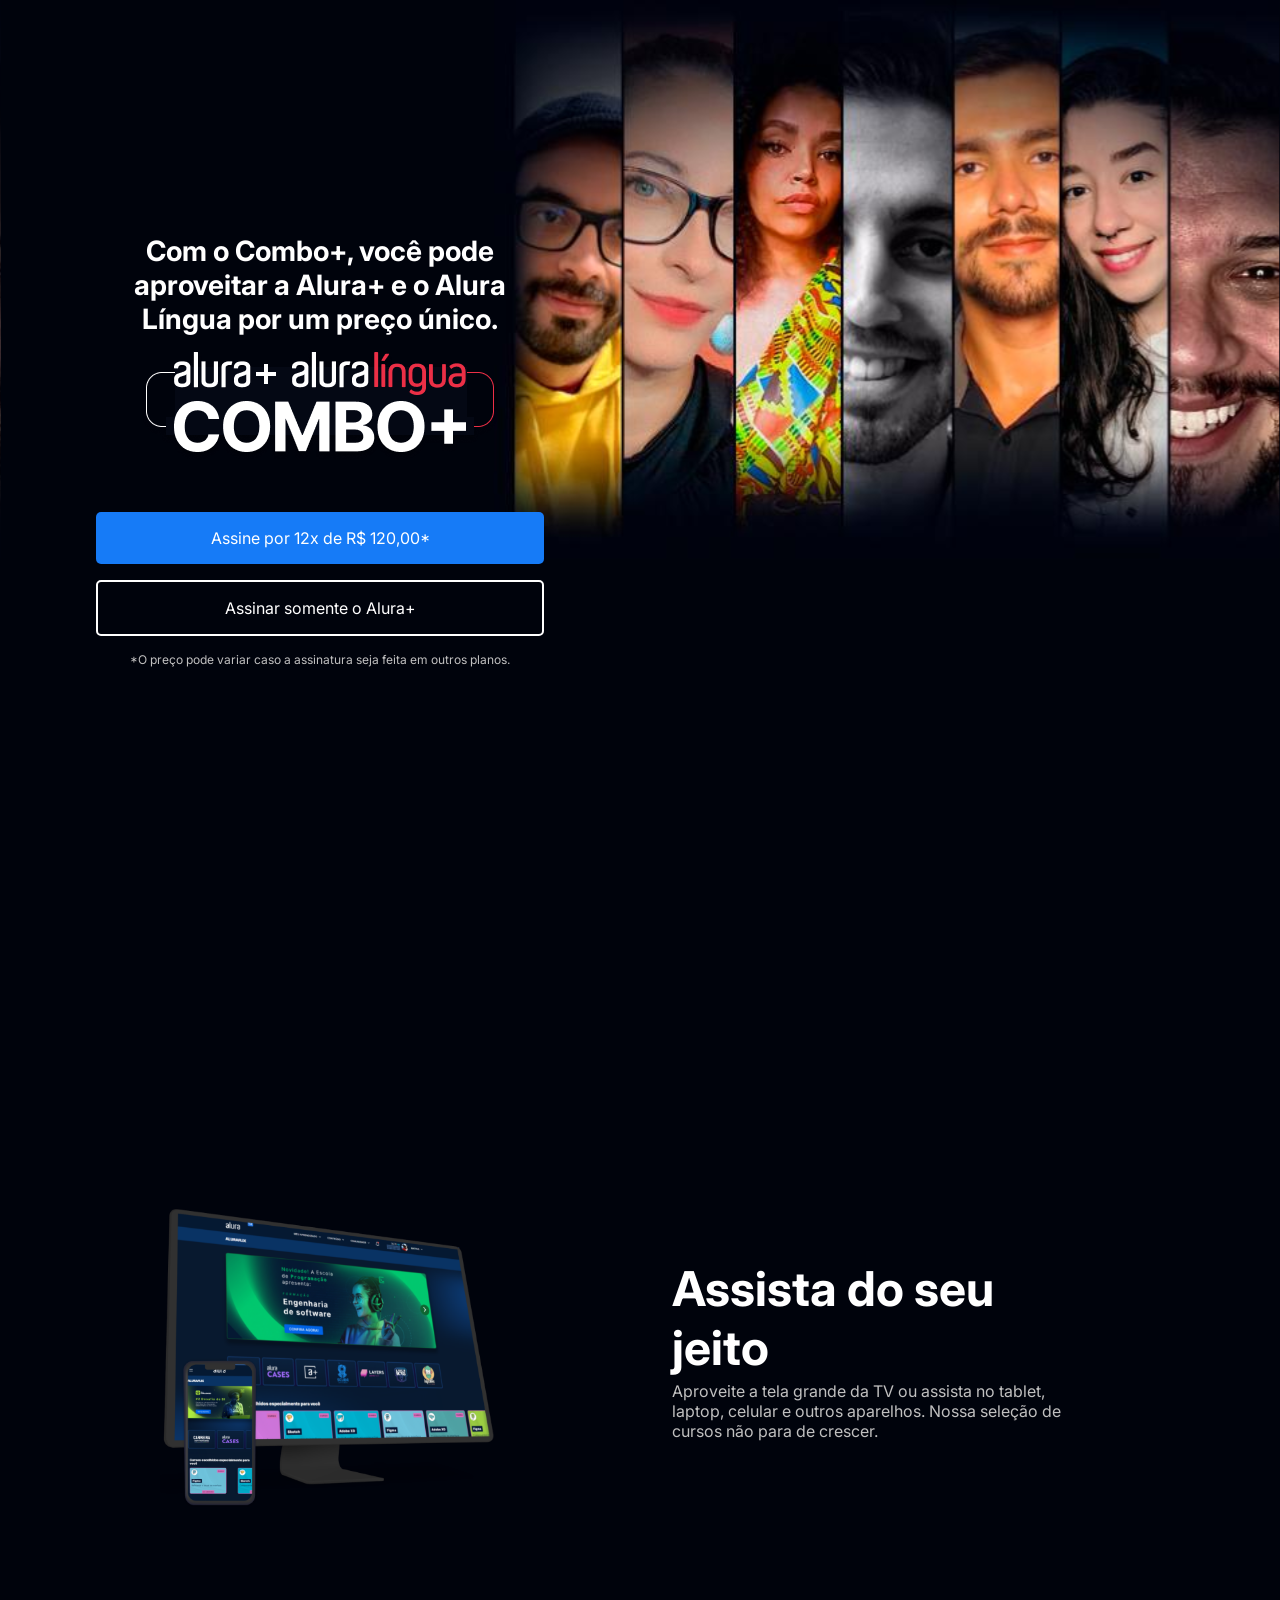
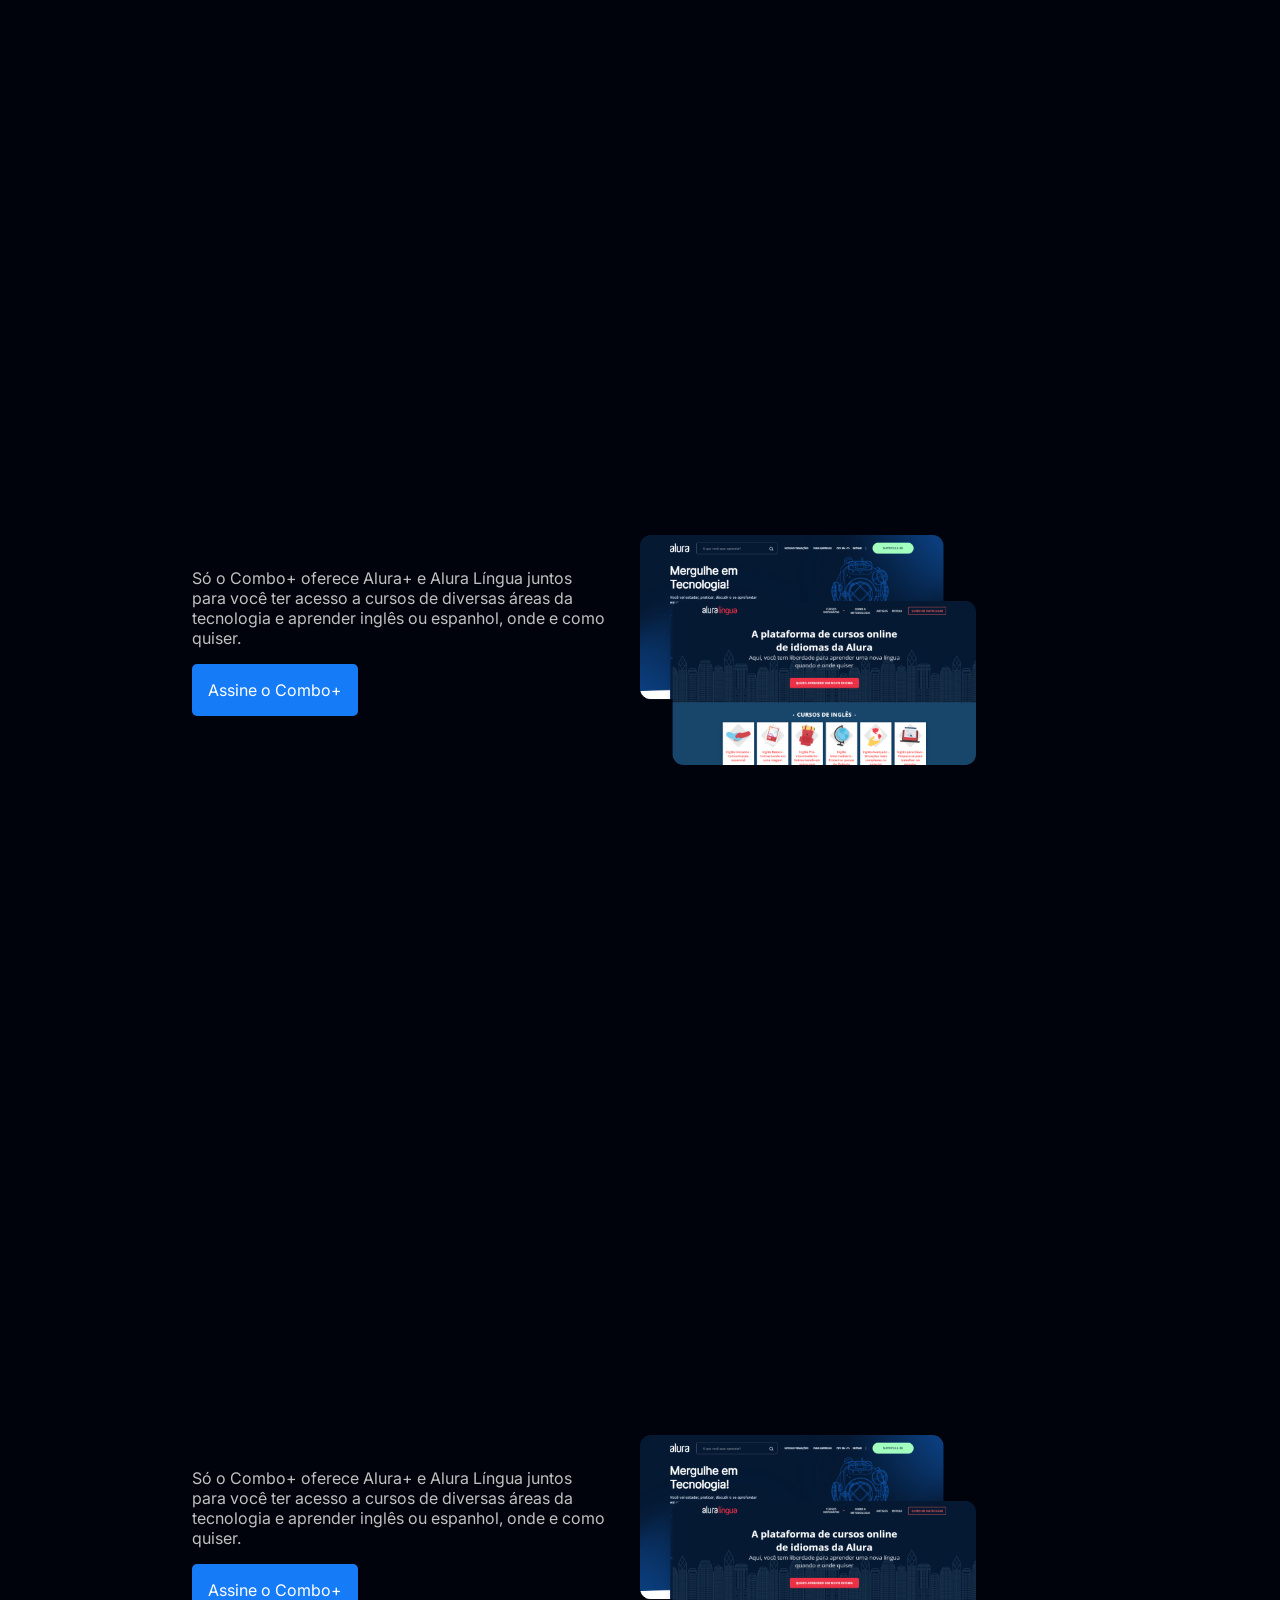
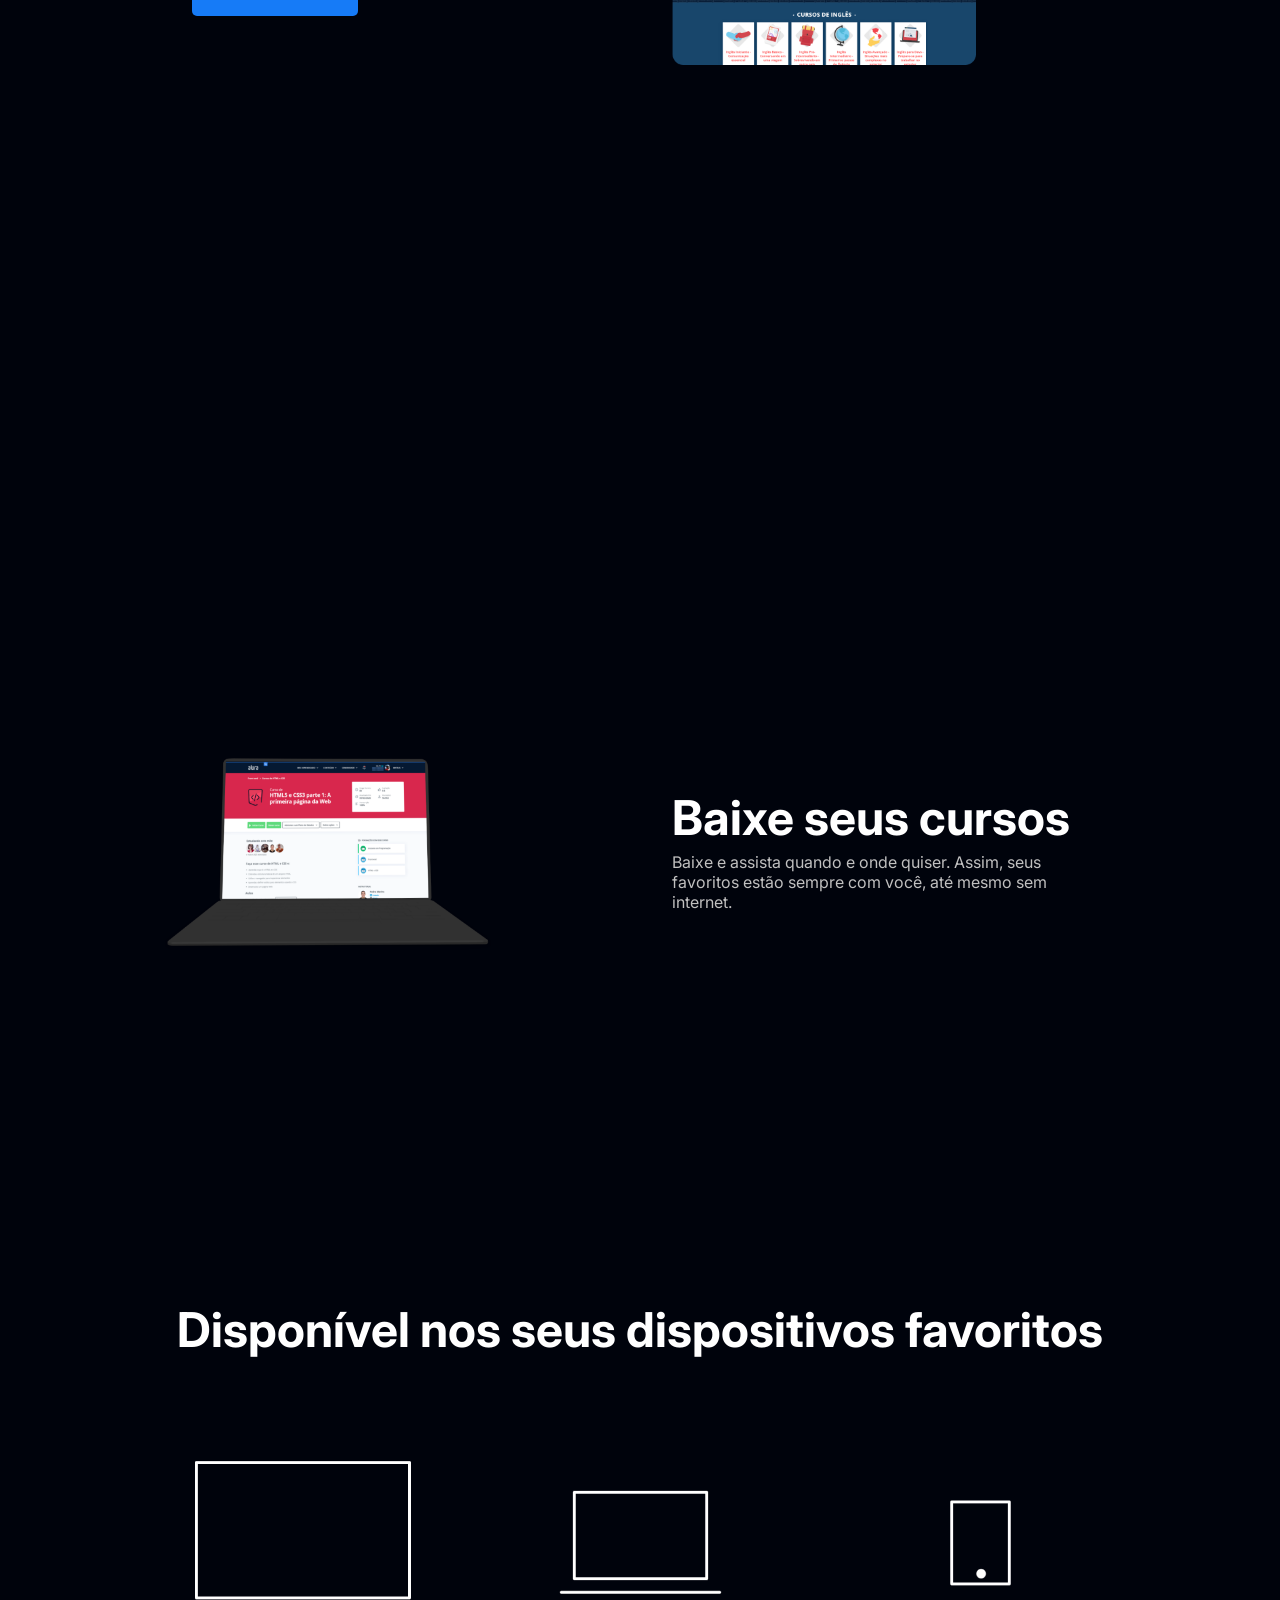
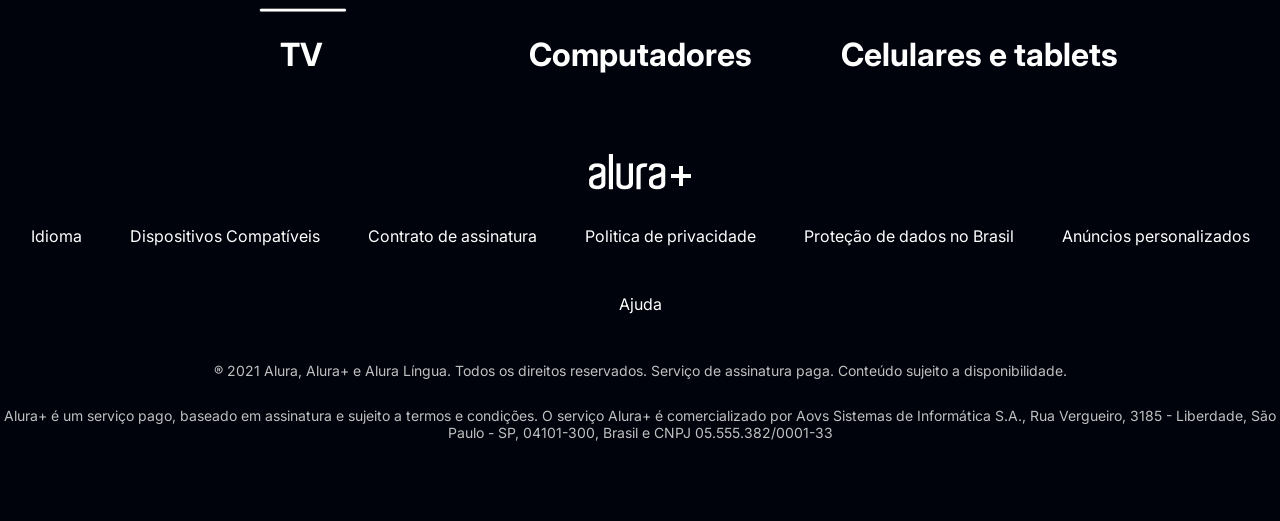
==== index.html @ 3ec2a9f8 "inserindo arquivos do alura plus" ====
<!DOCTYPE html>
<html>

<head>
    <title>Alura Plus</title>
    <meta charset="UTF-8">
    <meta name="viewport" content="width=device-width, initial-scale=1">
    <link rel="stylesheet" href="styles.css">
    <link rel="preconnect" href="https://fonts.googleapis.com">
    <link rel="preconnect" href="https://fonts.gstatic.com" crossorigin>
    <link
        href="https://fonts.googleapis.com/css2?family=Inter:ital,opsz,wght@0,14..32,100..900;1,14..32,100..900&display=swap"
        rel="stylesheet">
</head>

<body>
    <section class="container principal">
        <div class="container__caixa">
            <h1 class="container__titulo">Com o Combo+, você pode aproveitar a Alura+ e o Alura Língua por um preço
                único.</h1>
            <img src="img/Combo.png" alt="O combo+ é a junção do alura+ e o alura língua" class="container__imagem">
            <a href="www.alura.com.br" class="container__botao">Assine por 12x de R$ 120,00*</a>
            <a href="www.alura.com.br" class="container__botao botao_secundario">Assinar somente o Alura+</a>
            <p class="container__aviso">*O preço pode variar caso a assinatura seja feita em outros planos.</p>
        </div>
    </section>

    <section class="container secundario">
        <img src="img/Plataformas.png" alt="Um computador e um calular representando plataformas"
            class="secundario__imagem">
        <div class="container__descricao">
            <h2 class="descricao__titulo">Assista do seu jeito</h2>
            <p class="descricao__texto">Aproveite a tela grande da TV ou assista no tablet, laptop, celular e outros
                aparelhos.
                Nossa seleção de cursos não para de crescer.</p>
        </div>
    </section>

    <section class="container secundario">
        <div class="container__descricao">
            <p class="descricao__texto">Só o Combo+ oferece Alura+ e Alura Língua juntos para você ter acesso a cursos
                de diversas áreas da tecnologia e aprender inglês ou espanhol, onde e como quiser.
            </p>
            <a href="www.alura.com.br" class="container__botao secundario__botao">Assine o Combo+</a>
        </div>
        <img src="img/Telas.png" alt="Telas de cursos do alura+" class="secundario__imagem">
    </section>

    <section class="container secundario">
        <div class="container__descricao">
            <p class="descricao__texto">Só o Combo+ oferece Alura+ e Alura Língua juntos para você ter acesso a cursos
                de diversas áreas da tecnologia e aprender inglês ou espanhol, onde e como quiser.
            </p>
            <a href="www.alura.com.br" class="container__botao secundario__botao">Assine o Combo+</a>
        </div>
        <img src="img/Telas.png" alt="Telas de cursos do alura+" class="secundario__imagem">
    </section>

    <section class="container secundario">
        <img src="img/Notebook.png" alt="Notebook com dashboard da alura+" class="secundario__imagem">
        <div class="container__descricao">
            <h2 class="descricao__titulo">Baixe seus cursos</h2>
            <p class="descricao__texto">Baixe e assista quando e onde quiser. Assim, seus favoritos estão sempre com
                você, até mesmo sem
                internet.
            </p>
        </div>
    </section>

    <section class="dispositivos">
        <h2 class="dispositivos__titulo">Disponível nos seus dispositivos favoritos</h2>
        <ul class="dispositivos__lista">
            <li>
                <img src="img/tv.png" alt="Ícone de TV">
                <h4 class="lista__item">TV</h4>
            </li>
            <li>
                <img src="img/computador.png" alt="Ícone de computador">
                <h4 class="lista__item">Computadores</h4>
            </li>
            <li>
                <img src="img/celular.png" alt="Ícone de celular">
                <h4 class="lista__item">Celulares e tablets</h4>
            </li>
        </ul>
    </section>

    <footer class="rodape">
        <img src="./img/Logo.png" alt="Alura+" class="rodape__logo">
        <ul class="rodape__lista">
            <li><a href="#" class="lista_item">Idioma</a></li>
            <li><a href="#" class="lista_item">Dispositivos Compatíveis</a></li>
            <li><a href="#" class="lista_item">Contrato de assinatura</a></li>
            <li><a href="#" class="lista_item">Politica de privacidade</a></li>
            <li><a href="#" class="lista_item">Proteção de dados no Brasil</a></li>
            <li><a href="#" class="lista_item">Anúncios personalizados</a></li>
            <li><a href="#" class="lista_item">Ajuda</a></li>
        </ul>
        <div class="rodape__legal">
            <p class="rodape__texto">® 2021 Alura, Alura+ e Alura Língua. Todos os direitos reservados. Serviço de assinatura paga. Conteúdo
                sujeito a disponibilidade.</p>
            <p class="rodape__texto">Alura+ é um serviço pago, baseado em assinatura e sujeito a termos e condições. O serviço Alura+ é
                comercializado por Aovs Sistemas de Informática S.A., Rua Vergueiro, 3185 - Liberdade, São Paulo - SP,
                04101-300, Brasil e CNPJ 05.555.382/0001-33</p>
        </div>
    </footer>
</body>

</html>
---- styles.css ----
:root {
    --branco-principal: #FFFFFF;
    --cinza-secundario: #C0C0C0;
    --botao-azul: #167BF7;
    --cor-de-fundo: #00030C;
    --fonte-principal: 'Inter'
}

body {
    background-color: var(--cor-de-fundo);
    color: var(--branco-principal);
    font-family: var(--fonte-principal);
    font-size: 16px;
    font-weight: 400px;
}

* {
    margin: 0;
    padding: 0;
}

.container {
    height: 100vh;
    display: grid;
    grid-template-columns: 50% 50%;
}

.container__titulo {
    font-size: 28px;
    font-weight: 700;
}

.container__botao {
    color: var(--branco-principal);
    background-color: var(--botao-azul);
    padding: 1em;
    border-radius: 5px;
    display: block;
    text-decoration: none;
    margin-bottom: 1em;
}


.container__botao:hover {
    background-color: #3d84db;
    color: var(--cor-de-fundo);
}

.botao_secundario {
    background-color: transparent;
    border: 2px solid var(--branco-principal);
}

.container__aviso {
    color: var(--cinza-secundario);
    font-size: 12px;
}

.container__imagem {
    margin-top: 1em;
    margin-bottom: 3em;
}

.container__caixa {
    margin: 0em 6em;
}

.principal {
    background-image: url("img/Background.svg");
    background-repeat: no-repeat;
    background-size: contain;
    align-items: center;
    text-align: center;
}

.secundario {
    align-items: center;
    margin: 0 10em;
}

.secundario__imagem {
    width: 70%;
}

.descricao__titulo {
    font-size: 48px;
    font-weight: 700;
    color: var(--branco-principal);
    margin-bottom: 0.1em;
}

.descricao__texto {
    color: var(--cinza-secundario);
}

.secundario__botao {
    display: inline-block;
    margin-top: 1em;
}

.container__descricao {
    padding: 2em;
}

.dispositivos__lista {
    display: flex;
    justify-content: center;
    list-style-type: none;
    margin: 5em 0;
}

.dispositivos__titulo {
    color: var(--branco-principal);
    font-size: 48px;
    font-weight: 700;
    margin-bottom: 0.7em;
}

.lista__item {
    color: var(--branco-principal);
    font-size: 32px;
}

.dispositivos {
    text-align: center;
}

.rodape {
    text-align: center;
}

.rodape__logo {
    margin-bottom: 2em;
}

.rodape__lista {
    font-size: 16px;
    list-style-type: none;
    display: flex;
    justify-content: center;
    flex-wrap: wrap;
    gap: 3em;
    margin-bottom: 3em;
}

.lista_item{
    color: var(--branco-principal);
    text-decoration: none;
}

.lista_item:hover{
    color: var(--botao-azul);
}

.lista_item:active{
    color: rgb(220, 47, 220);
}

.rodape__texto{
    color: var(--cinza-secundario);
    font-size: 14px;
    margin-bottom: 2em;
}

.rodape__legal{
    margin-bottom: 5em;
}
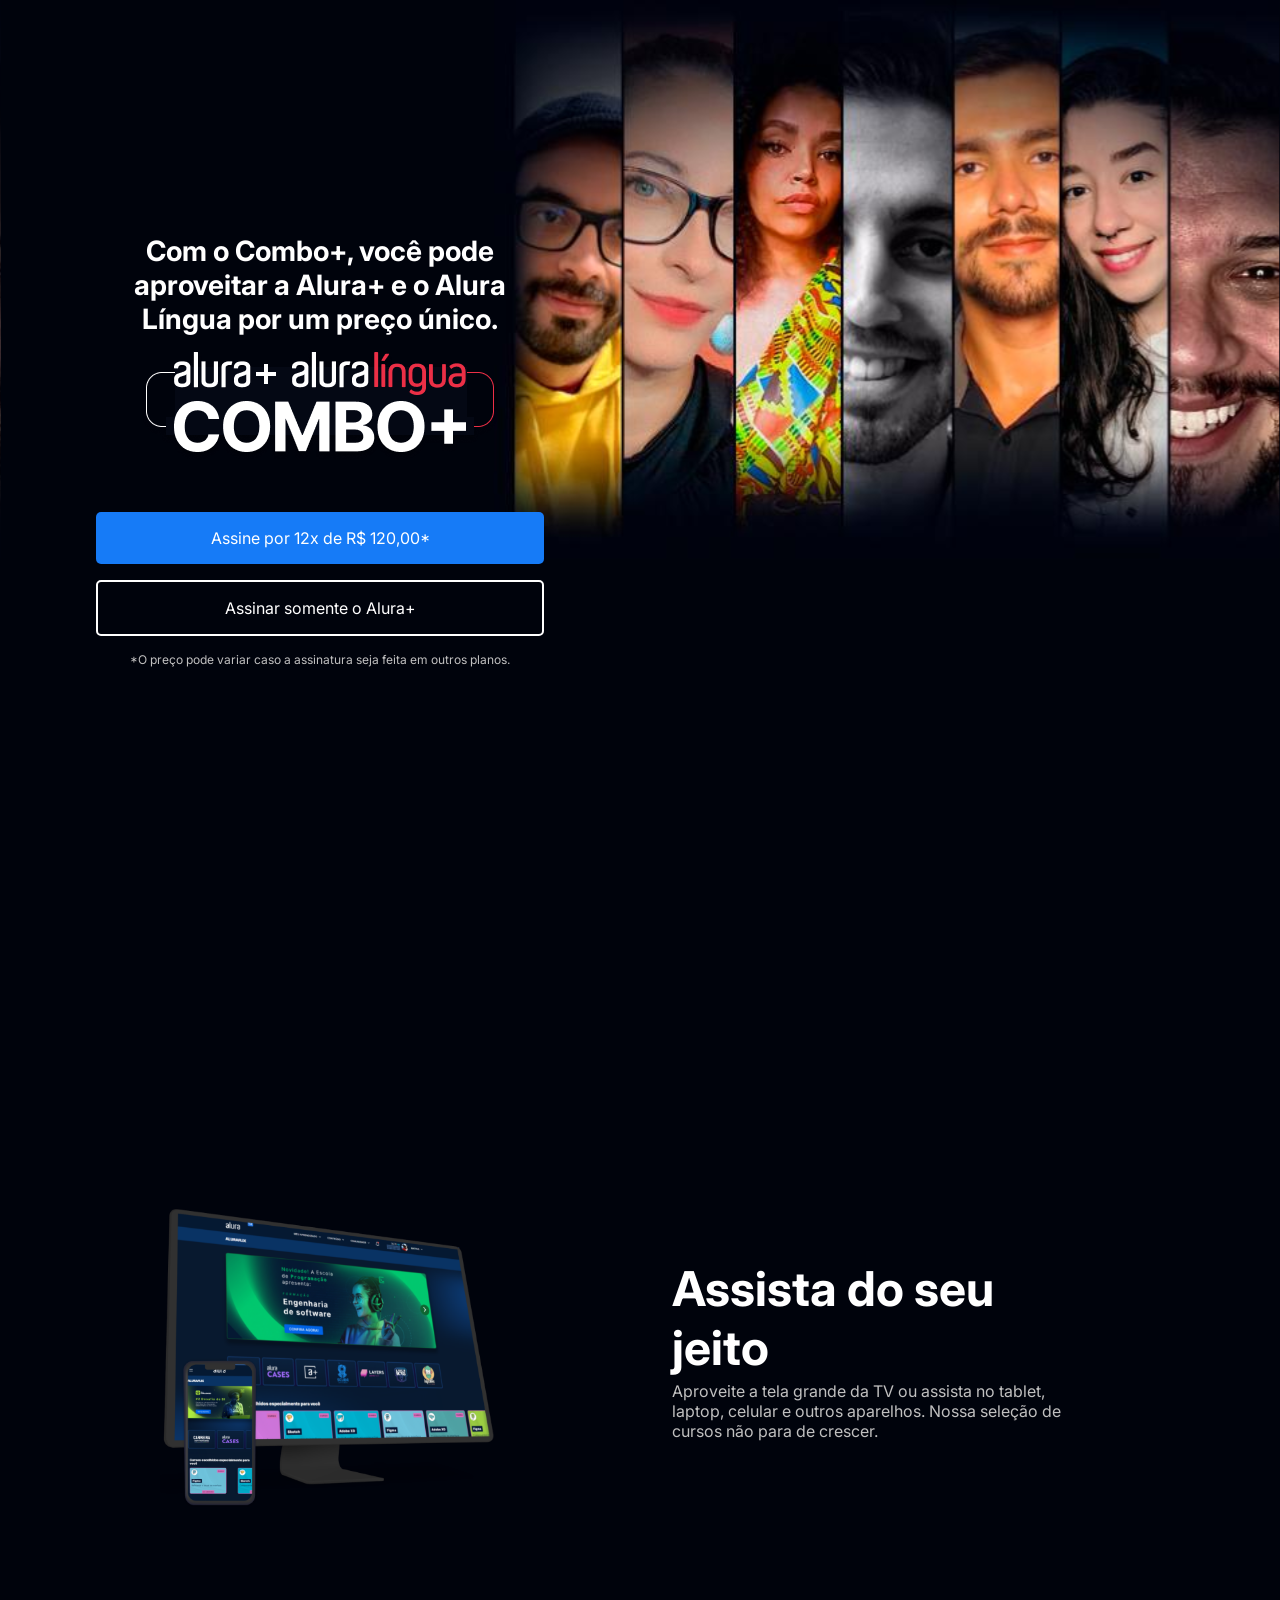
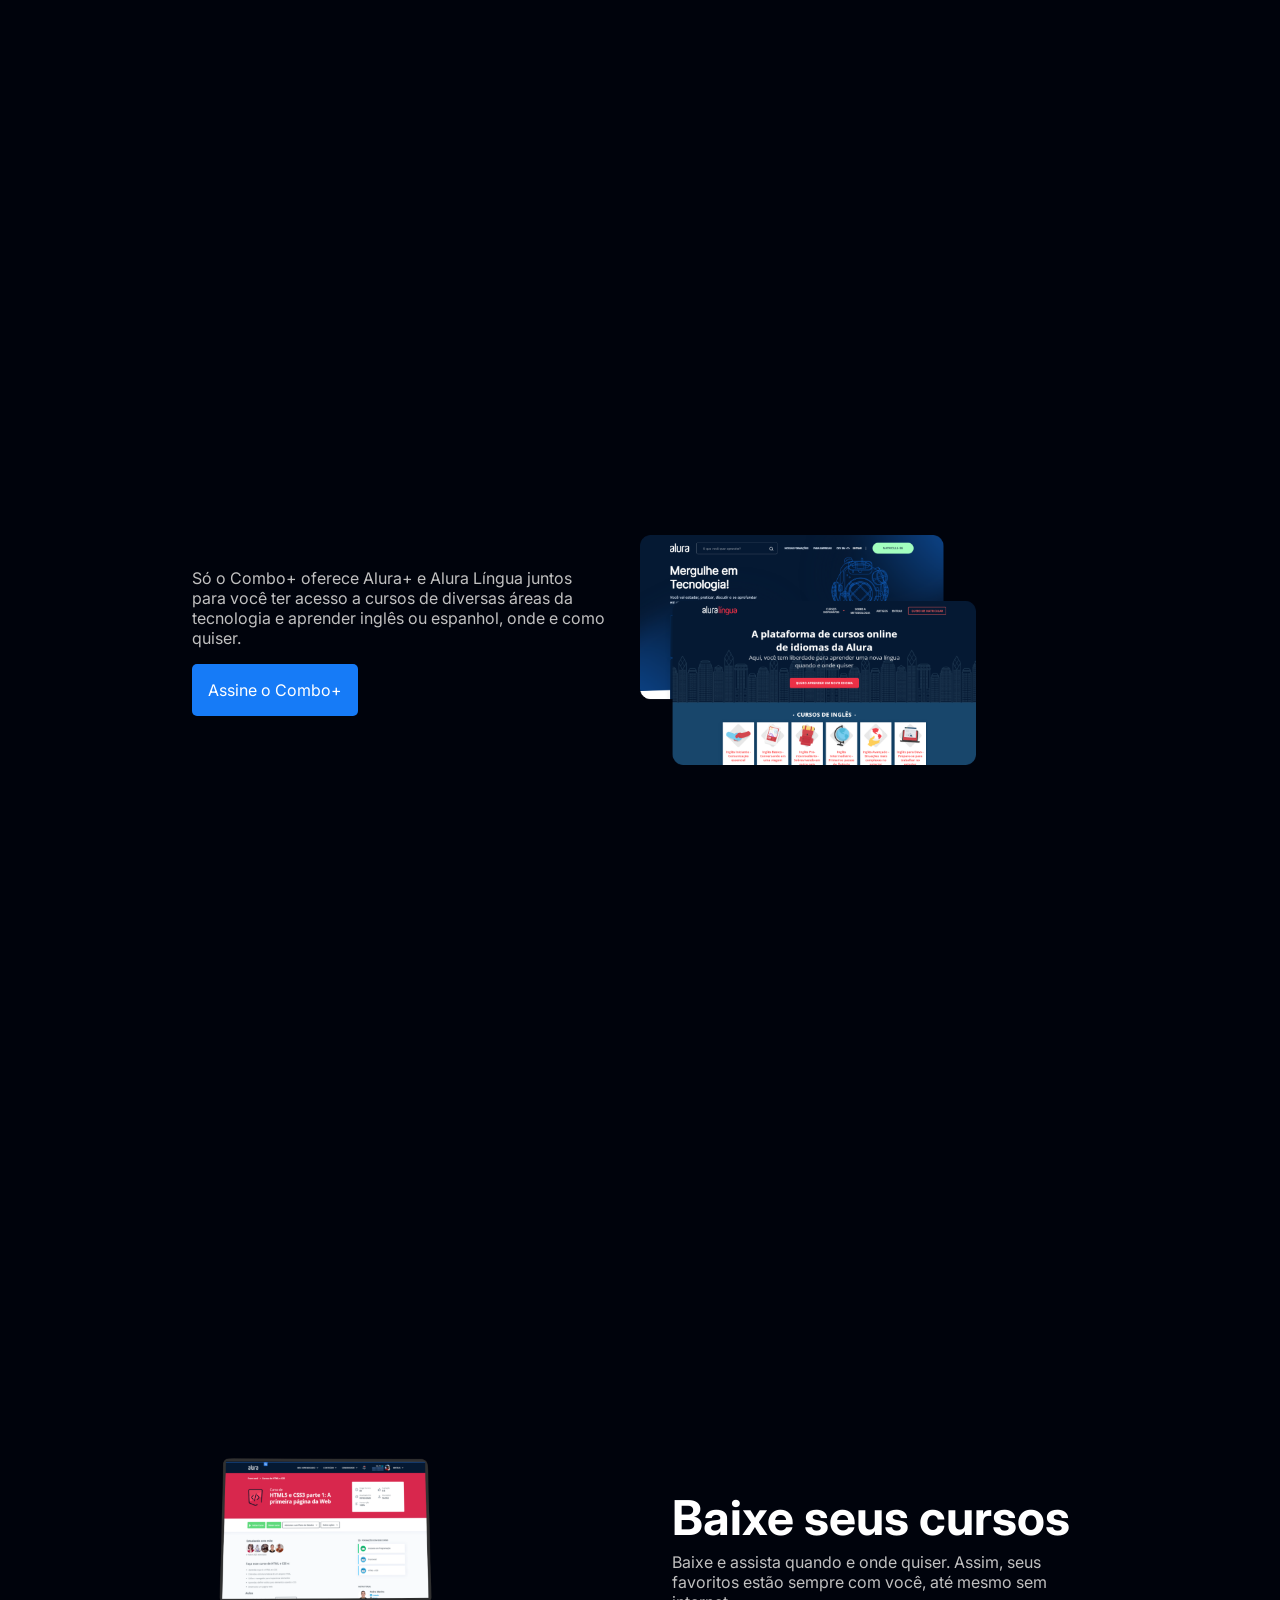
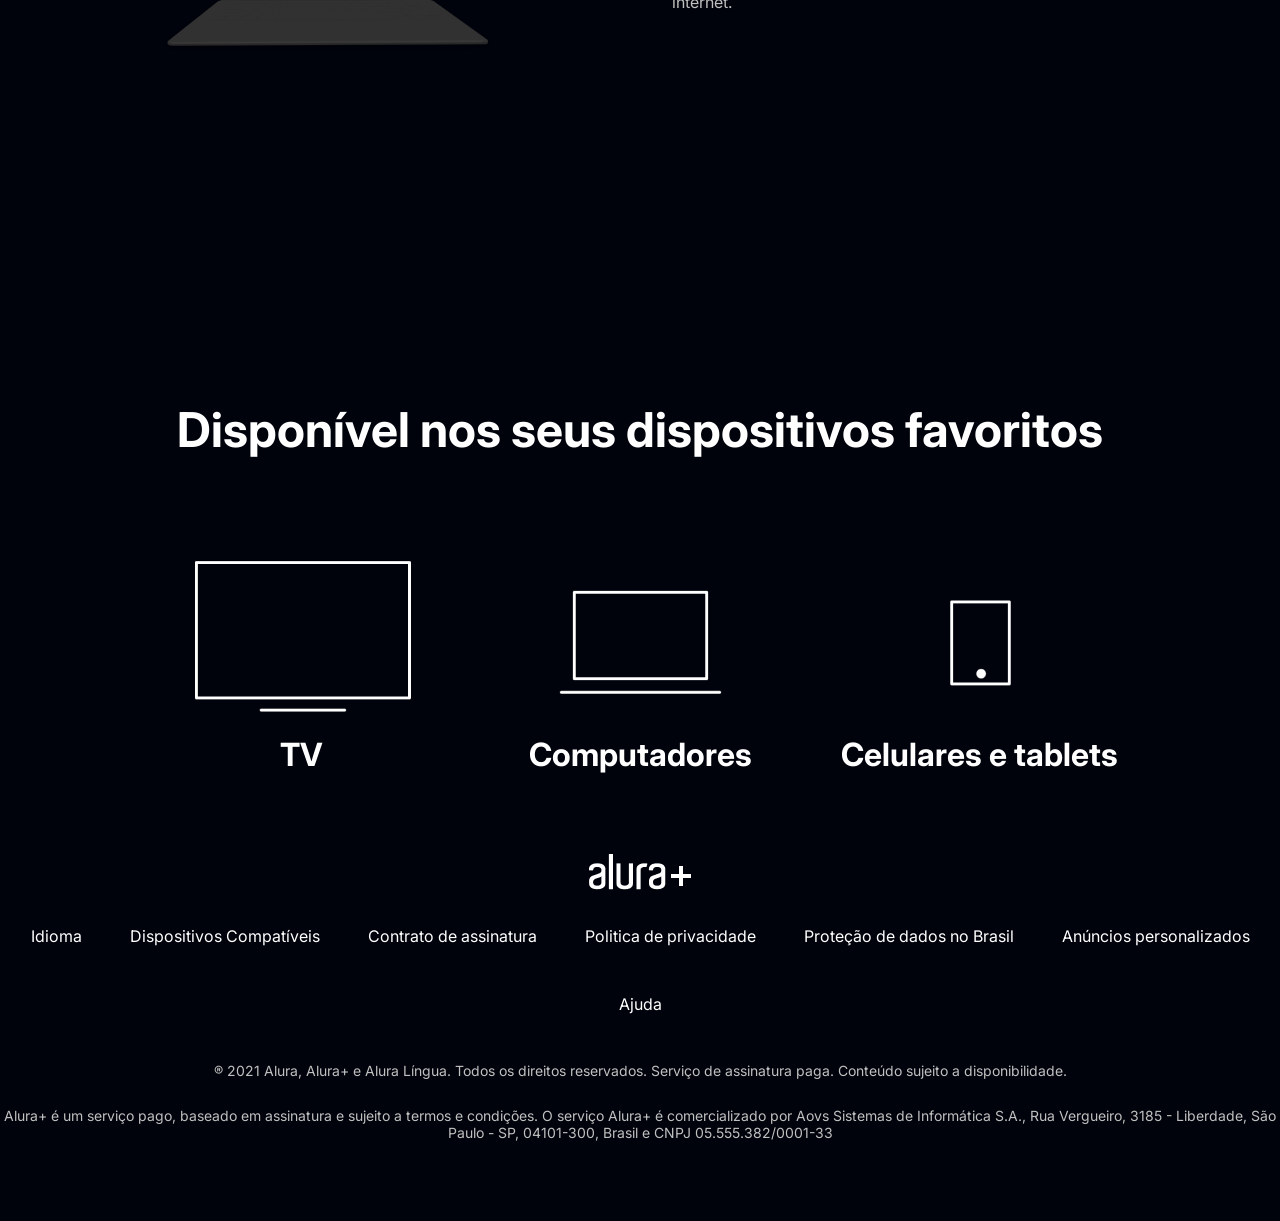
==== commit a7092819: "removendo section duplicada" ====
--- a/index.html
+++ b/index.html
@@ -34,16 +34,6 @@
                 aparelhos.
                 Nossa seleção de cursos não para de crescer.</p>
         </div>
-    </section>
-
-    <section class="container secundario">
-        <div class="container__descricao">
-            <p class="descricao__texto">Só o Combo+ oferece Alura+ e Alura Língua juntos para você ter acesso a cursos
-                de diversas áreas da tecnologia e aprender inglês ou espanhol, onde e como quiser.
-            </p>
-            <a href="www.alura.com.br" class="container__botao secundario__botao">Assine o Combo+</a>
-        </div>
-        <img src="img/Telas.png" alt="Telas de cursos do alura+" class="secundario__imagem">
     </section>
 
     <section class="container secundario">
